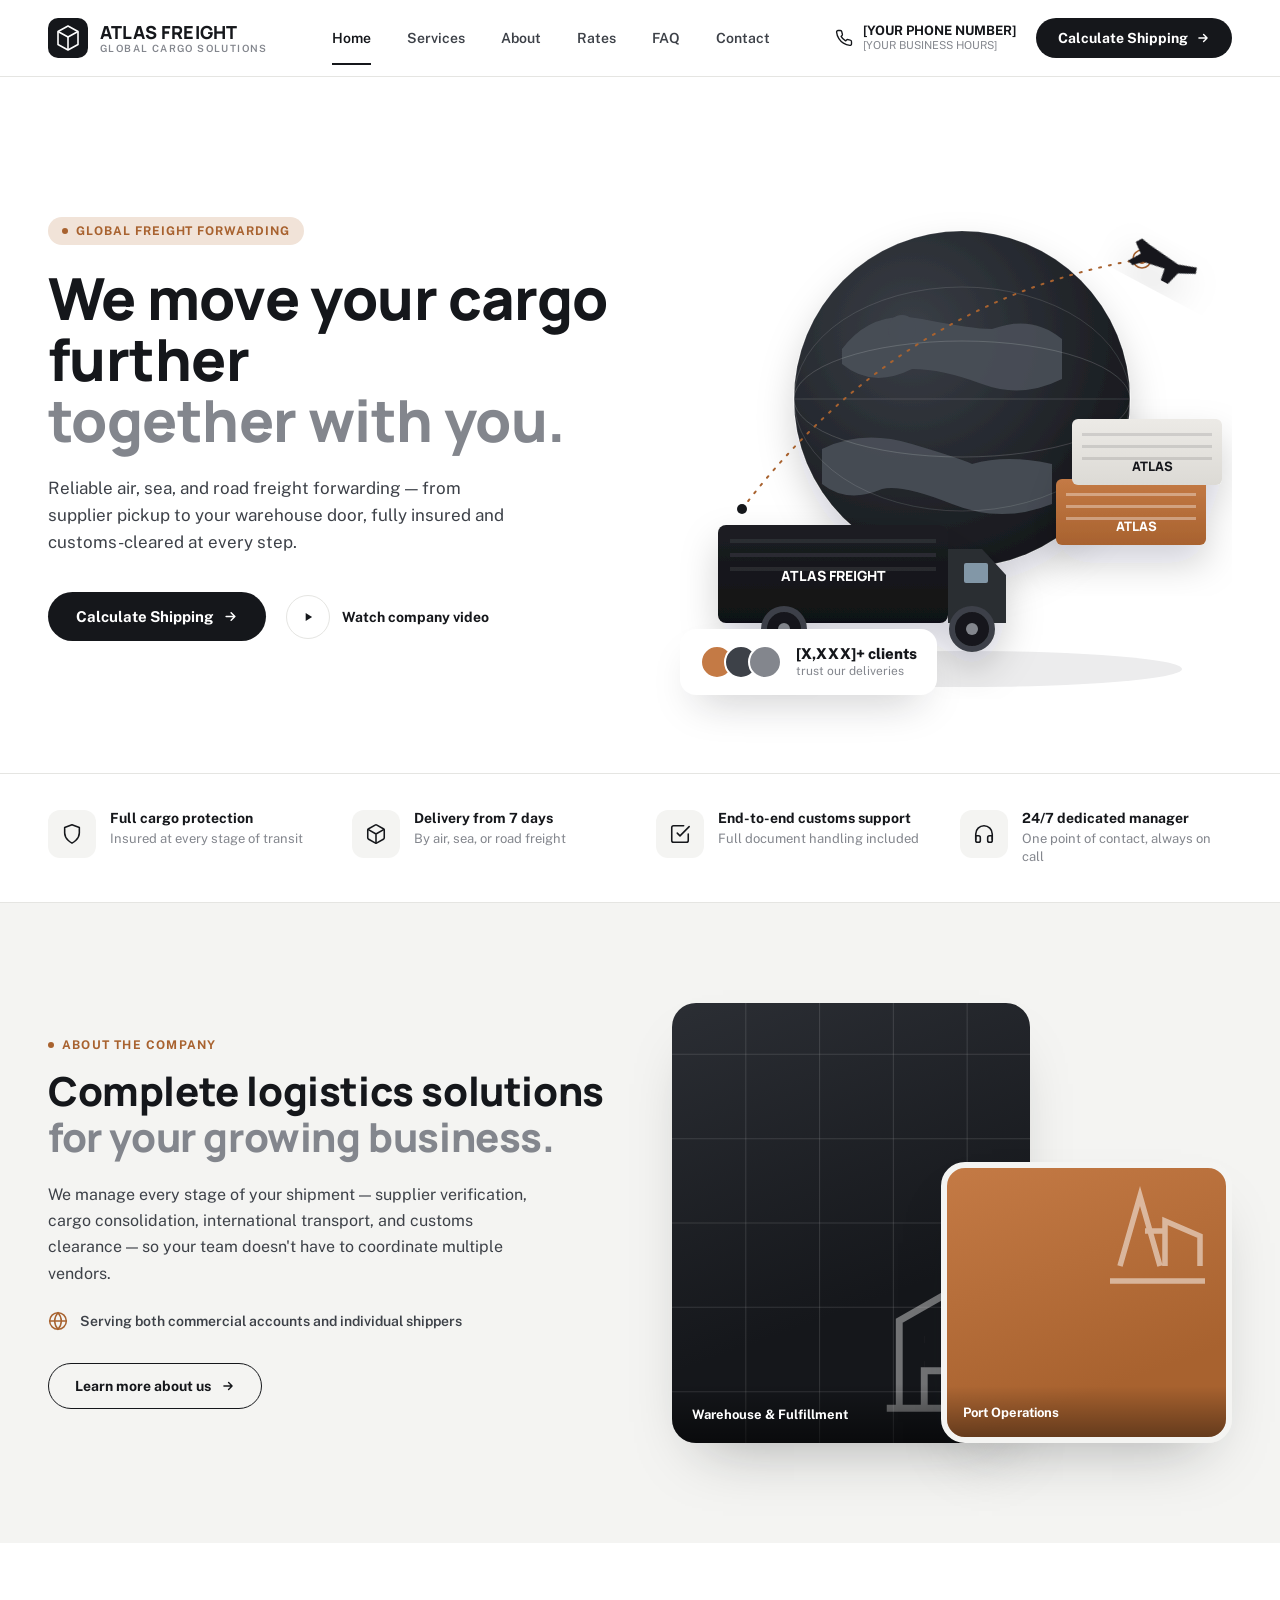
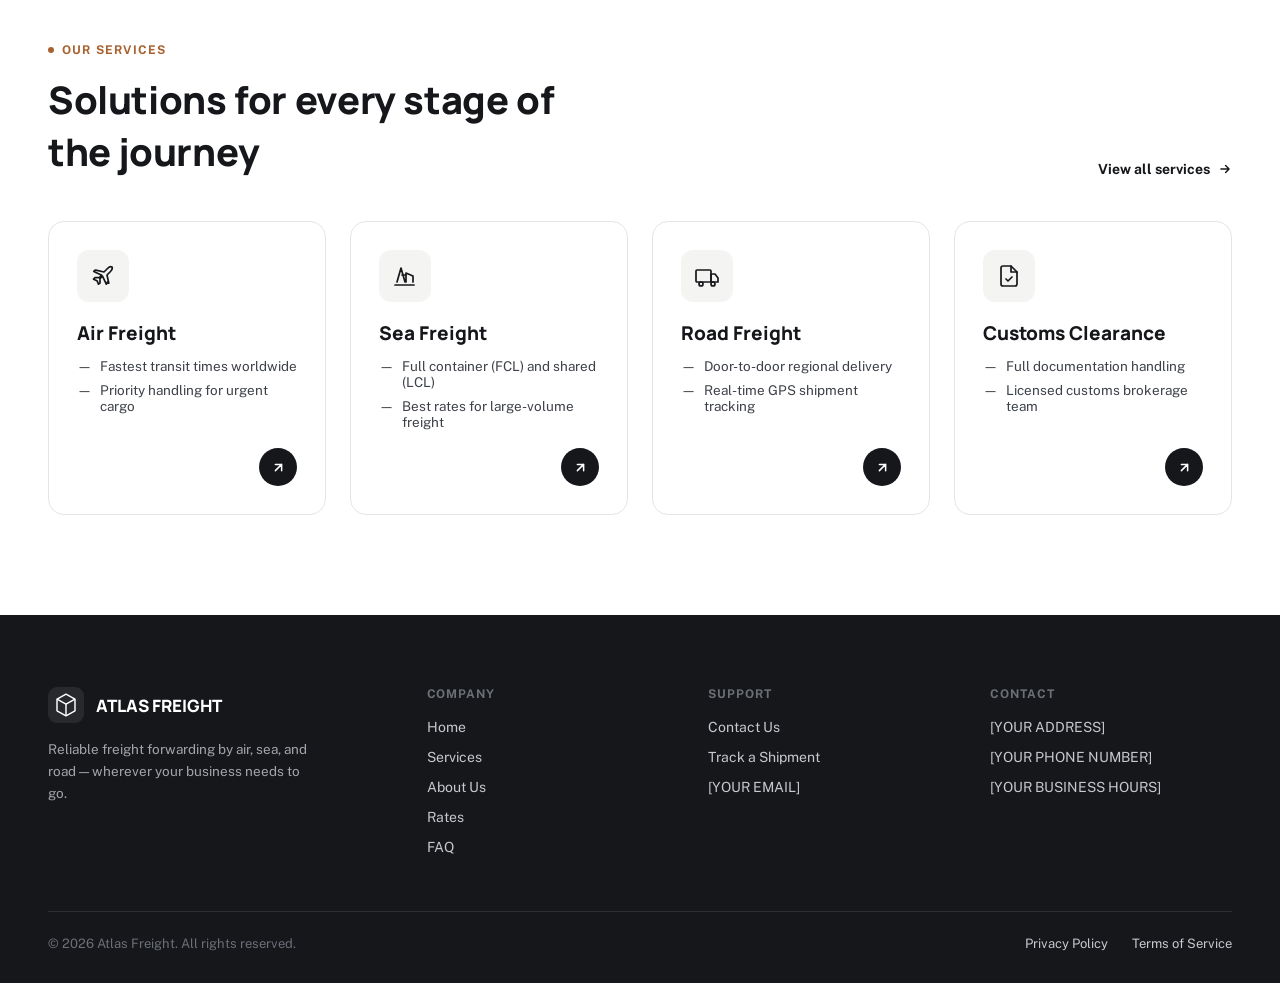
==== index.html @ 694055f2 "Add Atlas Freight marketing site (home, services, about, contact) Static HTML/CSS site with a shared" ====
<!doctype html>
<html lang="en">
<head>
<meta charset="utf-8">
<meta name="viewport" content="width=device-width, initial-scale=1">
<title>Atlas Freight — Global Cargo Solutions</title>
<link rel="stylesheet" href="https://fonts.googleapis.com/css2?family=Manrope:wght@500;700;800&family=Public+Sans:wght@400;500;600;700&display=swap">
<link rel="stylesheet" href="styles.css">
</head>
<body>

  <!-- ============ HEADER ============ -->
  <header style="position:sticky;top:0;z-index:20;background:rgba(255,255,255,0.92);backdrop-filter:blur(8px);border-bottom:1px solid var(--line);">
    <div style="max-width:1280px;margin:0 auto;padding:18px 48px;display:flex;align-items:center;justify-content:space-between;gap:24px;">

      <a href="index.html" style="display:flex;align-items:center;gap:12px;">
        <svg width="40" height="40" viewBox="0 0 40 40" fill="none">
          <rect width="40" height="40" rx="10" fill="#15171b"/>
          <path d="M20 8L30 13.5V26.5L20 32L10 26.5V13.5L20 8Z" stroke="#ffffff" stroke-width="1.6" stroke-linejoin="round"/>
          <path d="M10 13.5L20 19L30 13.5" stroke="#ffffff" stroke-width="1.6" stroke-linejoin="round"/>
          <path d="M20 19V32" stroke="#ffffff" stroke-width="1.6"/>
        </svg>
        <div style="display:flex;flex-direction:column;line-height:1.15;">
          <span style="font-family:'Manrope',sans-serif;font-weight:800;font-size:18px;letter-spacing:0.01em;">ATLAS FREIGHT</span>
          <span style="font-size:10px;letter-spacing:0.14em;color:var(--muted);font-weight:600;">GLOBAL CARGO SOLUTIONS</span>
        </div>
      </a>

      <nav class="nav-center" style="display:flex;align-items:center;gap:36px;">
        <a href="index.html" class="nav-link active">Home</a>
        <a href="services.html" class="nav-link">Services</a>
        <a href="about.html" class="nav-link">About</a>
        <a href="services.html#rates" class="nav-link">Rates</a>
        <a href="#" class="nav-link">FAQ</a>
        <a href="contact.html" class="nav-link">Contact</a>
      </nav>

      <div style="display:flex;align-items:center;gap:20px;">
        <div class="nav-contact" style="display:flex;align-items:center;gap:10px;">
          <svg width="18" height="18" viewBox="0 0 24 24" fill="none" stroke="#15171b" stroke-width="1.8" stroke-linecap="round" stroke-linejoin="round"><path d="M22 16.92v3a2 2 0 0 1-2.18 2 19.79 19.79 0 0 1-8.63-3.07 19.5 19.5 0 0 1-6-6 19.79 19.79 0 0 1-3.07-8.67A2 2 0 0 1 4.11 2h3a2 2 0 0 1 2 1.72c.127.96.362 1.903.7 2.81a2 2 0 0 1-.45 2.11L8.09 9.91a16 16 0 0 0 6 6l1.27-1.27a2 2 0 0 1 2.11-.45c.907.338 1.85.573 2.81.7A2 2 0 0 1 22 16.92z"/></svg>
          <div style="display:flex;flex-direction:column;line-height:1.25;">
            <span style="font-size:13px;font-weight:700;">[YOUR PHONE NUMBER]</span>
            <span style="font-size:11px;color:var(--muted);">[YOUR BUSINESS HOURS]</span>
          </div>
        </div>
        <a href="contact.html" class="btn-primary" style="padding:12px 22px;border-radius:999px;font-size:14px;font-weight:700;display:inline-flex;align-items:center;gap:8px;white-space:nowrap;">
          Calculate Shipping
          <svg width="14" height="14" viewBox="0 0 24 24" fill="none" stroke="#fff" stroke-width="2.4" stroke-linecap="round" stroke-linejoin="round"><path d="M5 12h14M13 6l6 6-6 6"/></svg>
        </a>
      </div>
    </div>
  </header>

  <!-- ============ HERO ============ -->
  <section style="max-width:1280px;margin:0 auto;padding:72px 48px 0;">
    <div class="hero-grid" style="display:grid;grid-template-columns:1fr 560px;gap:56px;align-items:center;">

      <div>
        <div style="display:inline-flex;align-items:center;gap:8px;padding:7px 14px;border-radius:999px;background:var(--accent-soft);margin-bottom:22px;">
          <span style="width:6px;height:6px;border-radius:999px;background:var(--accent);"></span>
          <span style="font-size:12px;font-weight:700;letter-spacing:0.08em;color:var(--accent);">GLOBAL FREIGHT FORWARDING</span>
        </div>

        <h1 style="font-size:58px;font-weight:800;line-height:1.06;letter-spacing:-0.01em;">
          We move your cargo<br/>
          further<br/>
          <span style="color:var(--muted);">together with you.</span>
        </h1>

        <p style="margin-top:24px;font-size:17px;line-height:1.6;color:var(--ink-soft);max-width:460px;">
          Reliable air, sea, and road freight forwarding — from supplier pickup to your warehouse door, fully insured and customs-cleared at every step.
        </p>

        <div style="display:flex;align-items:center;gap:20px;margin-top:36px;flex-wrap:wrap;">
          <a href="contact.html" class="btn-primary" style="padding:16px 28px;border-radius:999px;font-size:15px;font-weight:700;display:inline-flex;align-items:center;gap:10px;">
            Calculate Shipping
            <svg width="15" height="15" viewBox="0 0 24 24" fill="none" stroke="#fff" stroke-width="2.4" stroke-linecap="round" stroke-linejoin="round"><path d="M5 12h14M13 6l6 6-6 6"/></svg>
          </a>
          <a href="#" style="display:inline-flex;align-items:center;gap:12px;">
            <span style="width:44px;height:44px;border-radius:999px;border:1.5px solid var(--line);display:flex;align-items:center;justify-content:center;">
              <svg width="14" height="14" viewBox="0 0 24 24" fill="#15171b"><path d="M8 5v14l11-7z"/></svg>
            </span>
            <span style="font-size:14px;font-weight:700;color:var(--ink);">Watch company video</span>
          </a>
        </div>
      </div>

      <!-- HERO VISUAL -->
      <div class="hero-visual" style="position:relative;width:100%;max-width:560px;margin:0 auto;">
        <svg viewBox="0 0 560 560" style="display:block;width:100%;height:auto;">
          <defs>
            <radialGradient id="globeGrad" cx="35%" cy="30%" r="75%">
              <stop offset="0%" stop-color="#3a3f47"/>
              <stop offset="100%" stop-color="#15171b"/>
            </radialGradient>
            <linearGradient id="contA" x1="0" y1="0" x2="0" y2="1">
              <stop offset="0%" stop-color="#1c1e23"/>
              <stop offset="100%" stop-color="#101114"/>
            </linearGradient>
            <linearGradient id="contB" x1="0" y1="0" x2="0" y2="1">
              <stop offset="0%" stop-color="#c47a45"/>
              <stop offset="100%" stop-color="#a8622f"/>
            </linearGradient>
            <linearGradient id="contC" x1="0" y1="0" x2="0" y2="1">
              <stop offset="0%" stop-color="#eceae6"/>
              <stop offset="100%" stop-color="#dcdad5"/>
            </linearGradient>
            <clipPath id="globeClip"><circle cx="290" cy="250" r="168"/></clipPath>
            <filter id="softShadow" x="-40%" y="-40%" width="180%" height="180%">
              <feDropShadow dx="0" dy="18" stdDeviation="18" flood-color="#15171b" flood-opacity="0.18"/>
            </filter>
          </defs>

          <ellipse cx="290" cy="520" rx="220" ry="18" fill="#15171b" opacity="0.08"/>

          <g filter="url(#softShadow)">
            <circle cx="290" cy="250" r="168" fill="url(#globeGrad)"/>
            <g clip-path="url(#globeClip)" opacity="0.9">
              <path d="M170 200q30-40 80-30t70 10q40-15 70 10v40q-40 20-80 5t-70-15q-40 20-70-5z" fill="#4a5058"/>
              <path d="M150 300q40-20 90-5t60 20q35-10 80 0v40q-50 20-100 0t-70-15q-35 15-60-5z" fill="#4a5058"/>
              <circle cx="230" cy="180" r="14" fill="#4a5058"/>
            </g>
            <circle cx="290" cy="250" r="168" fill="none" stroke="#ffffff" stroke-opacity="0.14" stroke-width="1"/>
            <ellipse cx="290" cy="250" rx="168" ry="58" fill="none" stroke="#ffffff" stroke-opacity="0.16" stroke-width="1"/>
            <ellipse cx="290" cy="250" rx="168" ry="112" fill="none" stroke="#ffffff" stroke-opacity="0.12" stroke-width="1"/>
            <line x1="122" y1="250" x2="458" y2="250" stroke="#ffffff" stroke-opacity="0.14" stroke-width="1"/>
          </g>

          <path d="M70 360 Q 230 150 470 110" fill="none" stroke="#a8622f" stroke-width="2" stroke-dasharray="2 8" stroke-linecap="round"/>
          <circle cx="70" cy="360" r="5" fill="#15171b"/>
          <g>
            <circle cx="470" cy="110" r="9" fill="none" stroke="#a8622f" stroke-width="1.5" class="pulse-ring" style="transform-origin:470px 110px;"/>
            <circle cx="470" cy="110" r="5" fill="#a8622f"/>
          </g>

          <g transform="translate(478,96) rotate(28)" filter="url(#softShadow)">
            <path d="M0 0 L34 4 L52 -2 L54 4 L38 12 L34 26 L26 26 L24 14 L2 18 L-6 26 L-12 24 L-4 12 L-14 4 L-10 -2 Z" fill="#15171b"/>
          </g>

          <g filter="url(#softShadow)">
            <rect x="384" y="330" width="150" height="66" rx="6" fill="url(#contB)"/>
            <rect x="394" y="344" width="130" height="3" fill="#ffffff" opacity="0.35"/>
            <rect x="394" y="356" width="130" height="3" fill="#ffffff" opacity="0.35"/>
            <rect x="394" y="368" width="130" height="3" fill="#ffffff" opacity="0.35"/>
            <text x="464" y="382" text-anchor="middle" font-family="Manrope,sans-serif" font-size="13" font-weight="800" fill="#ffffff">ATLAS</text>

            <rect x="400" y="270" width="150" height="66" rx="6" fill="url(#contC)"/>
            <rect x="410" y="284" width="130" height="3" fill="#15171b" opacity="0.12"/>
            <rect x="410" y="296" width="130" height="3" fill="#15171b" opacity="0.12"/>
            <rect x="410" y="308" width="130" height="3" fill="#15171b" opacity="0.12"/>
            <text x="480" y="322" text-anchor="middle" font-family="Manrope,sans-serif" font-size="13" font-weight="800" fill="#15171b">ATLAS</text>
          </g>

          <g filter="url(#softShadow)">
            <rect x="46" y="376" width="230" height="98" rx="8" fill="url(#contA)"/>
            <rect x="58" y="390" width="206" height="4" fill="#ffffff" opacity="0.08"/>
            <rect x="58" y="404" width="206" height="4" fill="#ffffff" opacity="0.08"/>
            <rect x="58" y="418" width="206" height="4" fill="#ffffff" opacity="0.08"/>
            <path d="M276 400h34l24 26v48h-58z" fill="#2a2d33"/>
            <rect x="292" y="414" width="24" height="20" rx="2" fill="#a8c4d8" opacity="0.7"/>
            <circle cx="112" cy="480" r="20" fill="#15171b" stroke="#3d4148" stroke-width="6"/>
            <circle cx="112" cy="480" r="6" fill="#83868d"/>
            <circle cx="300" cy="480" r="20" fill="#15171b" stroke="#3d4148" stroke-width="6"/>
            <circle cx="300" cy="480" r="6" fill="#83868d"/>
            <text x="161" y="432" text-anchor="middle" font-family="Manrope,sans-serif" font-size="14" font-weight="800" fill="#ffffff">ATLAS FREIGHT</text>
          </g>
        </svg>

        <div style="position:absolute;left:8px;bottom:14px;background:#fff;border-radius:var(--radius-md);box-shadow:0 20px 44px -18px rgba(21,23,27,0.28);padding:16px 20px;display:flex;align-items:center;gap:14px;">
          <div style="display:flex;">
            <span style="width:34px;height:34px;border-radius:999px;background:#c47a45;border:2px solid #fff;margin-right:-10px;"></span>
            <span style="width:34px;height:34px;border-radius:999px;background:#3d4148;border:2px solid #fff;margin-right:-10px;"></span>
            <span style="width:34px;height:34px;border-radius:999px;background:#83868d;border:2px solid #fff;"></span>
          </div>
          <div style="line-height:1.25;">
            <div style="font-size:15px;font-weight:800;">[X,XXX]+ clients</div>
            <div style="font-size:12px;color:var(--muted);">trust our deliveries</div>
          </div>
        </div>
      </div>
    </div>
  </section>

  <!-- ============ FEATURE STRIP ============ -->
  <section style="border-top:1px solid var(--line);border-bottom:1px solid var(--line);margin-top:64px;">
    <div class="feat-grid" style="max-width:1280px;margin:0 auto;padding:36px 48px;display:grid;grid-template-columns:repeat(4,1fr);gap:32px;">

      <div style="display:flex;align-items:flex-start;gap:14px;">
        <span style="flex:none;width:48px;height:48px;border-radius:12px;background:var(--paper-soft);display:flex;align-items:center;justify-content:center;">
          <svg width="22" height="22" viewBox="0 0 24 24" fill="none" stroke="#15171b" stroke-width="1.7" stroke-linecap="round" stroke-linejoin="round"><path d="M12 22s8-4 8-11V5l-8-3-8 3v6c0 7 8 11 8 11z"/></svg>
        </span>
        <div>
          <div style="font-size:14px;font-weight:700;">Full cargo protection</div>
          <div style="font-size:13px;color:var(--muted);margin-top:4px;line-height:1.4;">Insured at every stage of transit</div>
        </div>
      </div>

      <div style="display:flex;align-items:flex-start;gap:14px;">
        <span style="flex:none;width:48px;height:48px;border-radius:12px;background:var(--paper-soft);display:flex;align-items:center;justify-content:center;">
          <svg width="22" height="22" viewBox="0 0 24 24" fill="none" stroke="#15171b" stroke-width="1.7" stroke-linecap="round" stroke-linejoin="round"><path d="M21 16V8a2 2 0 0 0-1-1.73l-7-4a2 2 0 0 0-2 0l-7 4A2 2 0 0 0 3 8v8a2 2 0 0 0 1 1.73l7 4a2 2 0 0 0 2 0l7-4A2 2 0 0 0 21 16z"/><path d="M3.27 6.96L12 12l8.73-5.04M12 22.08V12"/></svg>
        </span>
        <div>
          <div style="font-size:14px;font-weight:700;">Delivery from 7 days</div>
          <div style="font-size:13px;color:var(--muted);margin-top:4px;line-height:1.4;">By air, sea, or road freight</div>
        </div>
      </div>

      <div style="display:flex;align-items:flex-start;gap:14px;">
        <span style="flex:none;width:48px;height:48px;border-radius:12px;background:var(--paper-soft);display:flex;align-items:center;justify-content:center;">
          <svg width="22" height="22" viewBox="0 0 24 24" fill="none" stroke="#15171b" stroke-width="1.7" stroke-linecap="round" stroke-linejoin="round"><path d="M9 11l3 3L22 4"/><path d="M21 12v7a2 2 0 0 1-2 2H5a2 2 0 0 1-2-2V5a2 2 0 0 1 2-2h11"/></svg>
        </span>
        <div>
          <div style="font-size:14px;font-weight:700;">End-to-end customs support</div>
          <div style="font-size:13px;color:var(--muted);margin-top:4px;line-height:1.4;">Full document handling included</div>
        </div>
      </div>

      <div style="display:flex;align-items:flex-start;gap:14px;">
        <span style="flex:none;width:48px;height:48px;border-radius:12px;background:var(--paper-soft);display:flex;align-items:center;justify-content:center;">
          <svg width="22" height="22" viewBox="0 0 24 24" fill="none" stroke="#15171b" stroke-width="1.7" stroke-linecap="round" stroke-linejoin="round"><path d="M3 18v-6a9 9 0 0 1 18 0v6"/><path d="M21 19a2 2 0 0 1-2 2h-1a2 2 0 0 1-2-2v-3a2 2 0 0 1 2-2h3zM3 19a2 2 0 0 0 2 2h1a2 2 0 0 0 2-2v-3a2 2 0 0 0-2-2H3z"/></svg>
        </span>
        <div>
          <div style="font-size:14px;font-weight:700;">24/7 dedicated manager</div>
          <div style="font-size:13px;color:var(--muted);margin-top:4px;line-height:1.4;">One point of contact, always on call</div>
        </div>
      </div>

    </div>
  </section>

  <!-- ============ ABOUT ============ -->
  <section style="background:var(--paper-soft);">
    <div class="about-grid" style="max-width:1280px;margin:0 auto;padding:100px 48px;display:grid;grid-template-columns:1fr 1fr;gap:64px;align-items:center;">

      <div>
        <div style="display:flex;align-items:center;gap:8px;margin-bottom:16px;">
          <span style="width:6px;height:6px;border-radius:999px;background:var(--accent);"></span>
          <span style="font-size:12px;font-weight:700;letter-spacing:0.1em;color:var(--accent);">ABOUT THE COMPANY</span>
        </div>
        <h2 style="font-size:40px;font-weight:800;line-height:1.15;letter-spacing:-0.01em;">
          Complete logistics solutions <span style="color:var(--muted);">for your growing business.</span>
        </h2>
        <p style="margin-top:22px;font-size:16px;line-height:1.65;color:var(--ink-soft);max-width:480px;">
          We manage every stage of your shipment — supplier verification, cargo consolidation, international transport, and customs clearance — so your team doesn't have to coordinate multiple vendors.
        </p>

        <div style="display:flex;align-items:center;gap:12px;margin-top:24px;">
          <svg width="20" height="20" viewBox="0 0 24 24" fill="none" stroke="#a8622f" stroke-width="1.8" stroke-linecap="round" stroke-linejoin="round"><circle cx="12" cy="12" r="10"/><path d="M2 12h20M12 2a15.3 15.3 0 0 1 4 10 15.3 15.3 0 0 1-4 10 15.3 15.3 0 0 1-4-10 15.3 15.3 0 0 1 4-10z"/></svg>
          <span style="font-size:14px;font-weight:600;color:var(--ink-soft);">Serving both commercial accounts and individual shippers</span>
        </div>

        <a href="about.html" class="btn-outline" style="margin-top:32px;display:inline-flex;align-items:center;gap:10px;padding:14px 26px;border-radius:999px;font-size:14px;font-weight:700;">
          Learn more about us
          <svg width="14" height="14" viewBox="0 0 24 24" fill="none" stroke="currentColor" stroke-width="2.4" stroke-linecap="round" stroke-linejoin="round"><path d="M5 12h14M13 6l6 6-6 6"/></svg>
        </a>
      </div>

      <div style="position:relative;height:440px;">
        <div style="position:absolute;left:0;top:0;width:64%;height:100%;border-radius:var(--radius-lg);overflow:hidden;box-shadow:0 30px 60px -30px rgba(21,23,27,0.35);background:linear-gradient(160deg,#2b2e34 0%,#15171b 65%);">
          <svg width="100%" height="100%" viewBox="0 0 340 440" preserveAspectRatio="xMidYMid slice" style="position:absolute;inset:0;opacity:0.5;">
            <g stroke="#ffffff" stroke-opacity="0.25" stroke-width="1">
              <line x1="0" y1="60" x2="340" y2="60"/><line x1="0" y1="140" x2="340" y2="140"/>
              <line x1="0" y1="220" x2="340" y2="220"/><line x1="0" y1="300" x2="340" y2="300"/>
              <line x1="0" y1="380" x2="340" y2="380"/>
              <line x1="70" y1="0" x2="70" y2="440"/><line x1="140" y1="0" x2="140" y2="440"/>
              <line x1="210" y1="0" x2="210" y2="440"/><line x1="280" y1="0" x2="280" y2="440"/>
            </g>
          </svg>
          <svg width="150" height="150" viewBox="0 0 24 24" fill="none" stroke="#ffffff" stroke-opacity="0.4" stroke-width="1.1" style="position:absolute;right:12px;bottom:16px;"><path d="M3 21h18M5 21V7l7-4 7 4v14M9 21v-6h6v6M9 10h.01M15 10h.01M9 14h.01M15 14h.01"/></svg>
          <div style="position:absolute;left:0;right:0;bottom:0;padding:20px;background:linear-gradient(0deg,rgba(0,0,0,0.55),transparent);">
            <span style="color:#fff;font-size:13px;font-weight:700;">Warehouse &amp; Fulfillment</span>
          </div>
        </div>

        <div style="position:absolute;right:0;bottom:0;width:52%;height:64%;border-radius:var(--radius-lg);overflow:hidden;box-shadow:0 30px 60px -30px rgba(21,23,27,0.35);background:linear-gradient(160deg,#c47a45 0%,#a8622f 75%);border:6px solid var(--paper-soft);">
          <svg width="120" height="120" viewBox="0 0 24 24" fill="none" stroke="#ffffff" stroke-opacity="0.5" stroke-width="1.1" style="position:absolute;right:6px;top:8px;"><path d="M2 21h19M4 18l4-14 4 14M9 11h4M13 18V9l7 3v6"/></svg>
          <div style="position:absolute;left:0;right:0;bottom:0;padding:16px;background:linear-gradient(0deg,rgba(0,0,0,0.4),transparent);">
            <span style="color:#fff;font-size:13px;font-weight:700;">Port Operations</span>
          </div>
        </div>
      </div>
    </div>
  </section>

  <!-- ============ SERVICES ============ -->
  <section style="max-width:1280px;margin:0 auto;padding:100px 48px;">
    <div style="display:flex;align-items:flex-end;justify-content:space-between;gap:24px;margin-bottom:44px;flex-wrap:wrap;">
      <div>
        <div style="display:flex;align-items:center;gap:8px;margin-bottom:16px;">
          <span style="width:6px;height:6px;border-radius:999px;background:var(--accent);"></span>
          <span style="font-size:12px;font-weight:700;letter-spacing:0.1em;color:var(--accent);">OUR SERVICES</span>
        </div>
        <h2 style="font-size:38px;font-weight:800;letter-spacing:-0.01em;max-width:520px;">Solutions for every stage of the journey</h2>
      </div>
      <a href="services.html" style="display:inline-flex;align-items:center;gap:8px;font-size:14px;font-weight:700;">
        View all services
        <svg width="14" height="14" viewBox="0 0 24 24" fill="none" stroke="currentColor" stroke-width="2.4" stroke-linecap="round" stroke-linejoin="round"><path d="M5 12h14M13 6l6 6-6 6"/></svg>
      </a>
    </div>

    <div class="svc-grid" style="display:grid;grid-template-columns:repeat(4,1fr);gap:24px;">

      <a href="services.html" class="svc-card" style="border-radius:var(--radius-md);padding:28px;display:flex;flex-direction:column;gap:18px;background:var(--paper);">
        <span style="width:52px;height:52px;border-radius:12px;background:var(--paper-soft);display:flex;align-items:center;justify-content:center;">
          <svg width="24" height="24" viewBox="0 0 24 24" fill="none" stroke="#15171b" stroke-width="1.7" stroke-linecap="round" stroke-linejoin="round"><path d="M17.8 19.2 16 11l3.5-3.5C21 6 21.5 4 21 3c-1-.5-3 0-4.5 1.5L13 8 4.8 6.2c-.5-.1-1 .1-1.3.5l-.7.7 8 3.8-2.5 2.5H4l-1.5 1.5 3.5 1.5 1.5 3.5L9 19v-4.3l2.5-2.5 3.8 8 .7-.7c.3-.3.5-.8.4-1.3z"/></svg>
        </span>
        <div style="flex:1;">
          <h3 style="font-size:19px;font-weight:800;margin-bottom:12px;">Air Freight</h3>
          <div style="display:flex;flex-direction:column;gap:8px;">
            <div style="display:flex;gap:8px;font-size:13.5px;color:var(--ink-soft);"><span>—</span><span>Fastest transit times worldwide</span></div>
            <div style="display:flex;gap:8px;font-size:13.5px;color:var(--ink-soft);"><span>—</span><span>Priority handling for urgent cargo</span></div>
          </div>
        </div>
        <div style="display:flex;justify-content:flex-end;">
          <span class="arrow-circ" style="width:38px;height:38px;border-radius:999px;display:flex;align-items:center;justify-content:center;">
            <svg width="15" height="15" viewBox="0 0 24 24" fill="none" stroke="#fff" stroke-width="2.4" stroke-linecap="round" stroke-linejoin="round"><path d="M7 17L17 7M7 7h10v10"/></svg>
          </span>
        </div>
      </a>

      <a href="services.html" class="svc-card" style="border-radius:var(--radius-md);padding:28px;display:flex;flex-direction:column;gap:18px;background:var(--paper);">
        <span style="width:52px;height:52px;border-radius:12px;background:var(--paper-soft);display:flex;align-items:center;justify-content:center;">
          <svg width="24" height="24" viewBox="0 0 24 24" fill="none" stroke="#15171b" stroke-width="1.7" stroke-linecap="round" stroke-linejoin="round"><path d="M2 21h19M4 18l4-14 4 14M9 11h4M13 18V9l7 3v6"/></svg>
        </span>
        <div style="flex:1;">
          <h3 style="font-size:19px;font-weight:800;margin-bottom:12px;">Sea Freight</h3>
          <div style="display:flex;flex-direction:column;gap:8px;">
            <div style="display:flex;gap:8px;font-size:13.5px;color:var(--ink-soft);"><span>—</span><span>Full container (FCL) and shared (LCL)</span></div>
            <div style="display:flex;gap:8px;font-size:13.5px;color:var(--ink-soft);"><span>—</span><span>Best rates for large-volume freight</span></div>
          </div>
        </div>
        <div style="display:flex;justify-content:flex-end;">
          <span class="arrow-circ" style="width:38px;height:38px;border-radius:999px;display:flex;align-items:center;justify-content:center;">
            <svg width="15" height="15" viewBox="0 0 24 24" fill="none" stroke="#fff" stroke-width="2.4" stroke-linecap="round" stroke-linejoin="round"><path d="M7 17L17 7M7 7h10v10"/></svg>
          </span>
        </div>
      </a>

      <a href="services.html" class="svc-card" style="border-radius:var(--radius-md);padding:28px;display:flex;flex-direction:column;gap:18px;background:var(--paper);">
        <span style="width:52px;height:52px;border-radius:12px;background:var(--paper-soft);display:flex;align-items:center;justify-content:center;">
          <svg width="24" height="24" viewBox="0 0 24 24" fill="none" stroke="#15171b" stroke-width="1.7" stroke-linecap="round" stroke-linejoin="round"><rect x="1" y="6" width="15" height="12" rx="1"/><path d="M16 10h4l3 4v4h-7z"/><circle cx="6" cy="20" r="2"/><circle cx="18" cy="20" r="2"/></svg>
        </span>
        <div style="flex:1;">
          <h3 style="font-size:19px;font-weight:800;margin-bottom:12px;">Road Freight</h3>
          <div style="display:flex;flex-direction:column;gap:8px;">
            <div style="display:flex;gap:8px;font-size:13.5px;color:var(--ink-soft);"><span>—</span><span>Door-to-door regional delivery</span></div>
            <div style="display:flex;gap:8px;font-size:13.5px;color:var(--ink-soft);"><span>—</span><span>Real-time GPS shipment tracking</span></div>
          </div>
        </div>
        <div style="display:flex;justify-content:flex-end;">
          <span class="arrow-circ" style="width:38px;height:38px;border-radius:999px;display:flex;align-items:center;justify-content:center;">
            <svg width="15" height="15" viewBox="0 0 24 24" fill="none" stroke="#fff" stroke-width="2.4" stroke-linecap="round" stroke-linejoin="round"><path d="M7 17L17 7M7 7h10v10"/></svg>
          </span>
        </div>
      </a>

      <a href="services.html" class="svc-card" style="border-radius:var(--radius-md);padding:28px;display:flex;flex-direction:column;gap:18px;background:var(--paper);">
        <span style="width:52px;height:52px;border-radius:12px;background:var(--paper-soft);display:flex;align-items:center;justify-content:center;">
          <svg width="24" height="24" viewBox="0 0 24 24" fill="none" stroke="#15171b" stroke-width="1.7" stroke-linecap="round" stroke-linejoin="round"><path d="M14 2H6a2 2 0 0 0-2 2v16a2 2 0 0 0 2 2h12a2 2 0 0 0 2-2V8z"/><path d="M14 2v6h6"/><path d="M9 15l2 2 4-4"/></svg>
        </span>
        <div style="flex:1;">
          <h3 style="font-size:19px;font-weight:800;margin-bottom:12px;">Customs Clearance</h3>
          <div style="display:flex;flex-direction:column;gap:8px;">
            <div style="display:flex;gap:8px;font-size:13.5px;color:var(--ink-soft);"><span>—</span><span>Full documentation handling</span></div>
            <div style="display:flex;gap:8px;font-size:13.5px;color:var(--ink-soft);"><span>—</span><span>Licensed customs brokerage team</span></div>
          </div>
        </div>
        <div style="display:flex;justify-content:flex-end;">
          <span class="arrow-circ" style="width:38px;height:38px;border-radius:999px;display:flex;align-items:center;justify-content:center;">
            <svg width="15" height="15" viewBox="0 0 24 24" fill="none" stroke="#fff" stroke-width="2.4" stroke-linecap="round" stroke-linejoin="round"><path d="M7 17L17 7M7 7h10v10"/></svg>
          </span>
        </div>
      </a>

    </div>
  </section>

  <!-- ============ FOOTER ============ -->
  <footer style="background:var(--ink);">
    <div style="max-width:1280px;margin:0 auto;padding:72px 48px 32px;">
      <div class="foot-grid" style="display:grid;grid-template-columns:1.4fr 1fr 1fr 1fr;gap:40px;">

        <div>
          <div style="display:flex;align-items:center;gap:12px;margin-bottom:16px;">
            <svg width="36" height="36" viewBox="0 0 40 40" fill="none">
              <rect width="40" height="40" rx="10" fill="#ffffff" fill-opacity="0.08"/>
              <path d="M20 8L30 13.5V26.5L20 32L10 26.5V13.5L20 8Z" stroke="#ffffff" stroke-width="1.6" stroke-linejoin="round"/>
              <path d="M10 13.5L20 19L30 13.5" stroke="#ffffff" stroke-width="1.6" stroke-linejoin="round"/>
              <path d="M20 19V32" stroke="#ffffff" stroke-width="1.6"/>
            </svg>
            <span style="font-family:'Manrope',sans-serif;font-weight:800;font-size:17px;color:#fff;">ATLAS FREIGHT</span>
          </div>
          <p style="font-size:13.5px;line-height:1.6;color:#a3a5ab;max-width:260px;">
            Reliable freight forwarding by air, sea, and road — wherever your business needs to go.
          </p>
        </div>

        <div style="display:flex;flex-direction:column;gap:14px;">
          <span style="font-size:12px;font-weight:700;letter-spacing:0.08em;color:#6c6f76;margin-bottom:4px;">COMPANY</span>
          <a href="index.html" class="foot-link">Home</a>
          <a href="services.html" class="foot-link">Services</a>
          <a href="about.html" class="foot-link">About Us</a>
          <a href="services.html#rates" class="foot-link">Rates</a>
          <a href="#" class="foot-link">FAQ</a>
        </div>

        <div style="display:flex;flex-direction:column;gap:14px;">
          <span style="font-size:12px;font-weight:700;letter-spacing:0.08em;color:#6c6f76;margin-bottom:4px;">SUPPORT</span>
          <a href="contact.html" class="foot-link">Contact Us</a>
          <a href="#" class="foot-link">Track a Shipment</a>
          <a href="#" class="foot-link">[YOUR EMAIL]</a>
        </div>

        <div style="display:flex;flex-direction:column;gap:14px;">
          <span style="font-size:12px;font-weight:700;letter-spacing:0.08em;color:#6c6f76;margin-bottom:4px;">CONTACT</span>
          <span class="foot-link">[YOUR ADDRESS]</span>
          <span class="foot-link">[YOUR PHONE NUMBER]</span>
          <span class="foot-link">[YOUR BUSINESS HOURS]</span>
        </div>
      </div>

      <div style="margin-top:56px;padding-top:24px;border-top:1px solid rgba(255,255,255,0.1);display:flex;align-items:center;justify-content:space-between;flex-wrap:wrap;gap:16px;">
        <span style="font-size:13px;color:#6c6f76;">© 2026 Atlas Freight. All rights reserved.</span>
        <div style="display:flex;gap:24px;">
          <a href="#" class="foot-link" style="font-size:13px;">Privacy Policy</a>
          <a href="#" class="foot-link" style="font-size:13px;">Terms of Service</a>
        </div>
      </div>
    </div>
  </footer>

</body>
</html>
---- styles.css ----
:root{
  --ink:#15171b; --ink-soft:#3d4148; --paper:#ffffff; --paper-soft:#f4f4f2;
  --line:#e5e5e2; --muted:#83868d; --accent:#a8622f; --accent-soft:#f1e3d8;
  --hero-orange:#e8752b; --hero-gold:#e0ab2e;
  --radius-sm:8px; --radius-md:16px; --radius-lg:24px;
}
*{box-sizing:border-box;}
body{margin:0;font-family:'Public Sans',system-ui,sans-serif;color:var(--ink);background:var(--paper);}
h1,h2,h3{font-family:'Manrope',system-ui,sans-serif;margin:0;}
p{margin:0;}
a{color:var(--ink);text-decoration:none;}
a:hover{color:var(--accent);}

.nav-link{color:var(--ink-soft);font-size:14px;font-weight:600;transition:color .15s ease;}
.nav-link:hover{color:var(--accent);}
.nav-link.active{color:var(--ink);position:relative;}
.nav-link.active::after{content:"";position:absolute;left:0;right:0;bottom:-19px;height:2px;background:var(--ink);}

.nav-link-dark{color:rgba(255,255,255,0.88);font-size:14px;font-weight:600;transition:color .15s ease;position:relative;}
.nav-link-dark:hover{color:#ffffff;}
.nav-link-dark.active{color:#ffffff;}
.nav-link-dark.active::after{content:"";position:absolute;left:0;right:0;bottom:-8px;height:2px;background:#ffffff;}

.btn-primary{background:var(--ink);color:#fff;transition:background .15s ease;}
.btn-primary:hover{background:var(--accent);color:#fff;}
.btn-ghost{border:1.5px solid var(--line);color:var(--ink);transition:border-color .15s ease,color .15s ease;}
.btn-ghost:hover{border-color:var(--ink);color:var(--ink);}
.btn-outline{border:1.5px solid var(--ink);color:var(--ink);transition:background .15s ease,color .15s ease;}
.btn-outline:hover{background:var(--ink);color:#fff;}
.btn-orange{background:var(--hero-orange);color:#fff;transition:filter .15s ease;}
.btn-orange:hover{filter:brightness(1.08);color:#fff;}
.btn-gold{background:var(--hero-gold);color:#221a06;transition:filter .15s ease;}
.btn-gold:hover{filter:brightness(1.08);color:#221a06;}

.svc-card{border:1px solid var(--line);transition:border-color .15s ease,box-shadow .15s ease;}
.svc-card:hover{border-color:var(--ink);box-shadow:0 12px 32px -20px rgba(21,23,27,0.35);}
.arrow-circ{background:var(--ink);transition:background .15s ease;}
.svc-card:hover .arrow-circ{background:var(--accent);}

.foot-link{color:#c7c9ce;font-size:14px;transition:color .15s ease;}
.foot-link:hover{color:#ffffff;}

.rate-row{border-bottom:1px solid var(--line);}
.rate-row:last-child{border-bottom:none;}

.trust-item{border-right:1px solid rgba(255,255,255,0.14);}
.trust-item:last-child{border-right:none;}

.field label{display:block;font-size:13px;font-weight:700;color:var(--ink-soft);margin-bottom:8px;}
.field input, .field textarea, .field select{
  width:100%;border:1.5px solid var(--line);border-radius:10px;padding:13px 14px;
  font-family:'Public Sans',sans-serif;font-size:14.5px;color:var(--ink);background:var(--paper);
  outline:none;transition:border-color .15s ease;
}
.field input:focus, .field textarea:focus, .field select:focus{border-color:var(--ink);}
.info-card{border:1px solid var(--line);}

.pulse-ring{animation:pulseRing 2.4s ease-out infinite;}
@keyframes pulseRing{
  0%{transform:scale(0.7);opacity:0.7;}
  100%{transform:scale(2.1);opacity:0;}
}

@media (max-width:980px){
  .nav-center, .nav-contact{display:none !important;}
  .hero-grid{grid-template-columns:1fr !important;}
  .hero-visual{margin-top:40px;}
  .about-grid, .story-grid, .contact-grid{grid-template-columns:1fr !important;}
  .feat-grid, .svc-grid{grid-template-columns:repeat(2,1fr) !important;}
  .foot-grid{grid-template-columns:1fr 1fr !important;}
  .rate-table{overflow-x:auto;}
  .trust-grid{grid-template-columns:repeat(2,1fr) !important;}
  .trust-item{border-right:none !important;border-bottom:1px solid rgba(255,255,255,0.14);padding-bottom:20px !important;}
  .collage{margin-top:32px;height:340px !important;}
  .values-grid{grid-template-columns:1fr 1fr !important;}
  .form-row{grid-template-columns:1fr !important;}
}
@media (max-width:600px){
  .feat-grid, .svc-grid{grid-template-columns:1fr !important;}
  .foot-grid{grid-template-columns:1fr !important;}
  .trust-grid{grid-template-columns:1fr !important;}
  .values-grid{grid-template-columns:1fr !important;}
  h1{font-size:36px !important;}
}
@media (max-width:768px){
  .hero-detail{display:none;}
}
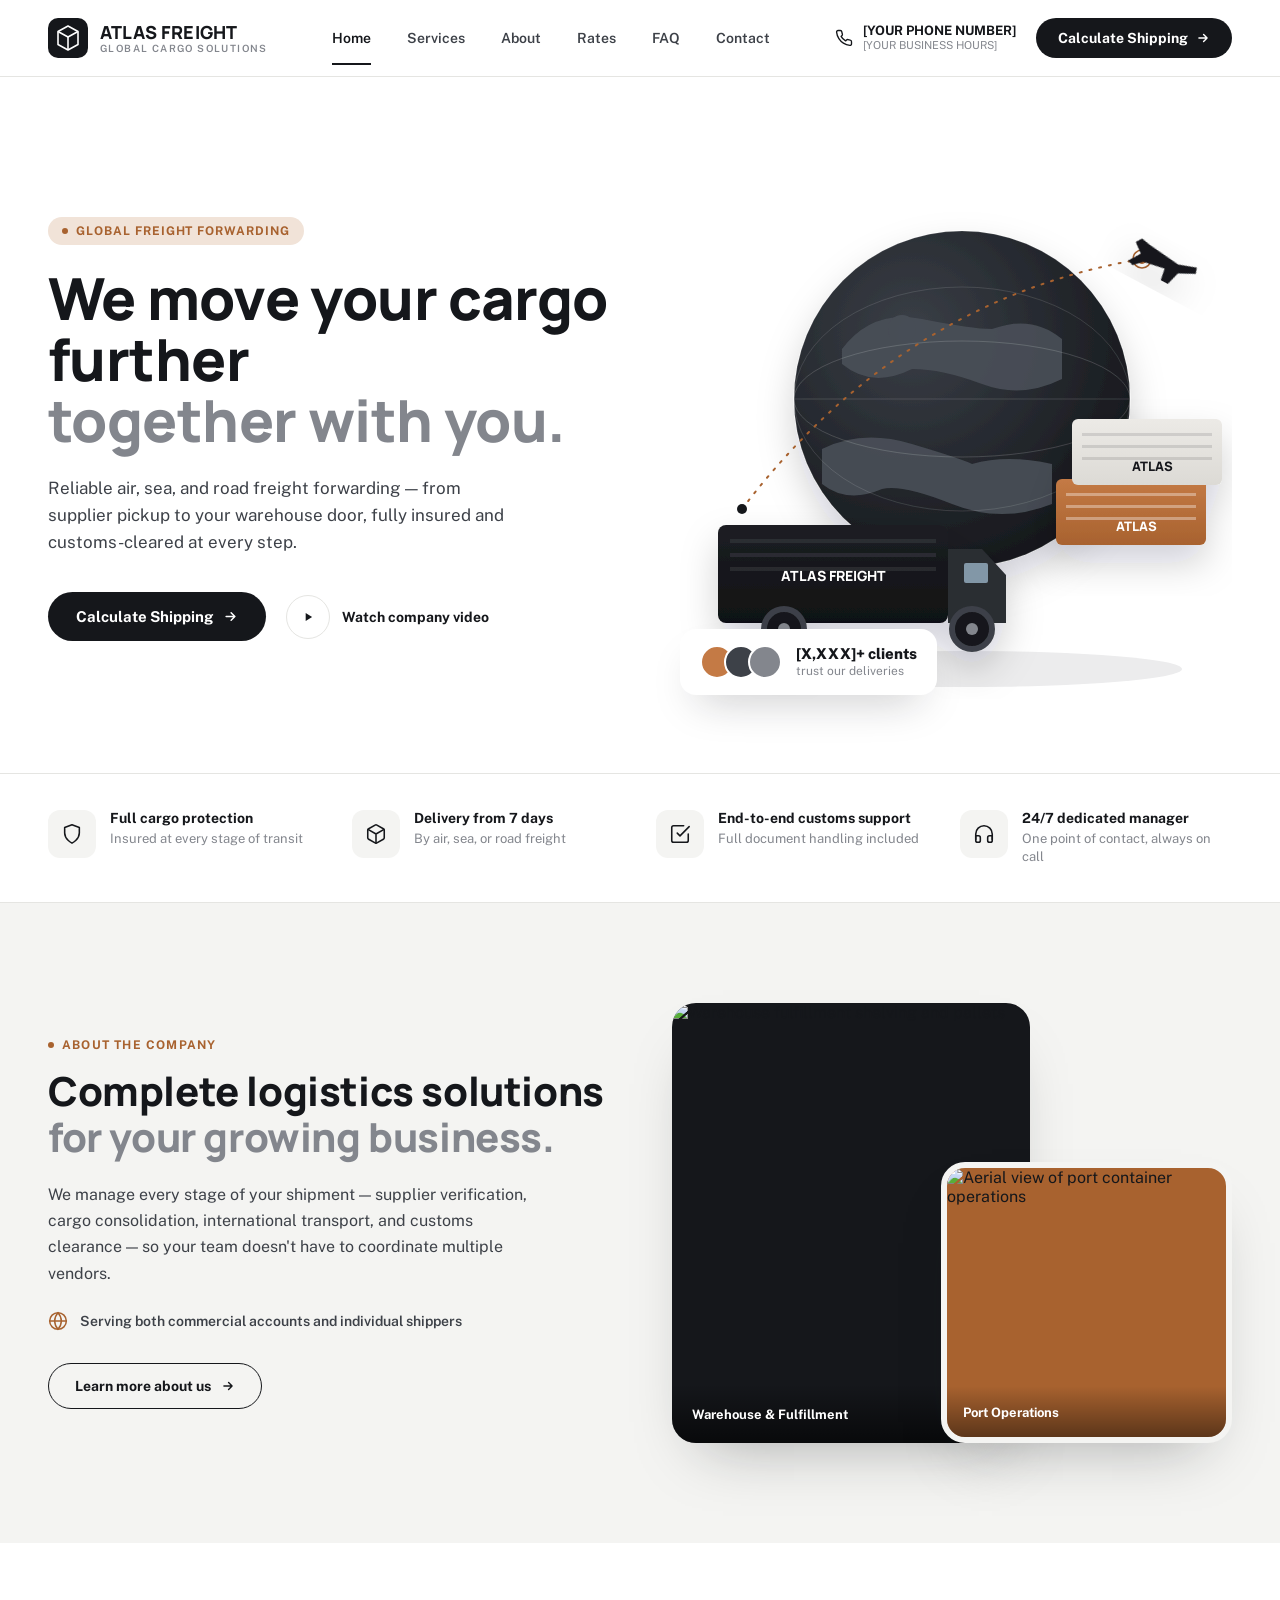
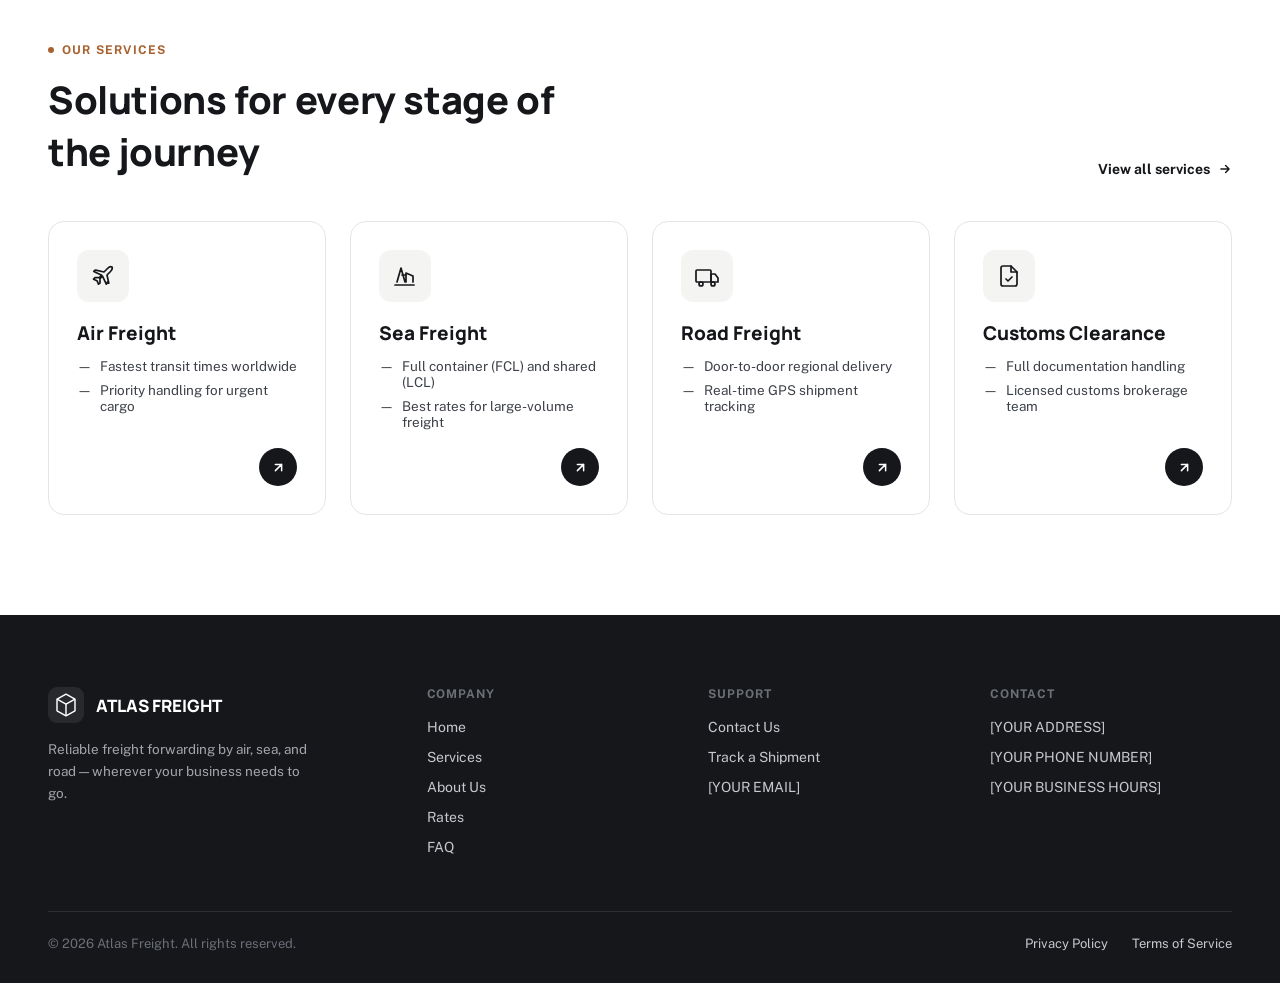
==== commit d647fb67: "Add mobile nav menu and swap SVG mockups for real photos - Redesign about.html header to match the s" ====
--- a/index.html
+++ b/index.html
@@ -47,8 +47,23 @@
           Calculate Shipping
           <svg width="14" height="14" viewBox="0 0 24 24" fill="none" stroke="#fff" stroke-width="2.4" stroke-linecap="round" stroke-linejoin="round"><path d="M5 12h14M13 6l6 6-6 6"/></svg>
         </a>
-      </div>
-    </div>
+        <button type="button" class="nav-toggle" id="navToggle" aria-label="Toggle menu" aria-expanded="false" aria-controls="mobileMenu">
+          <span></span>
+        </button>
+      </div>
+    </div>
+    <nav id="mobileMenu" class="mobile-menu">
+      <a href="index.html" class="nav-link active">Home</a>
+      <a href="services.html" class="nav-link">Services</a>
+      <a href="about.html" class="nav-link">About</a>
+      <a href="services.html#rates" class="nav-link">Rates</a>
+      <a href="#" class="nav-link">FAQ</a>
+      <a href="contact.html" class="nav-link">Contact</a>
+      <a href="contact.html" class="btn-primary mobile-cta" style="padding:13px 22px;border-radius:999px;font-size:14px;font-weight:700;display:inline-flex;align-items:center;justify-content:center;gap:8px;">
+        Calculate Shipping
+        <svg width="14" height="14" viewBox="0 0 24 24" fill="none" stroke="#fff" stroke-width="2.4" stroke-linecap="round" stroke-linejoin="round"><path d="M5 12h14M13 6l6 6-6 6"/></svg>
+      </a>
+    </nav>
   </header>
 
   <!-- ============ HERO ============ -->
@@ -256,25 +271,16 @@
       </div>
 
       <div style="position:relative;height:440px;">
-        <div style="position:absolute;left:0;top:0;width:64%;height:100%;border-radius:var(--radius-lg);overflow:hidden;box-shadow:0 30px 60px -30px rgba(21,23,27,0.35);background:linear-gradient(160deg,#2b2e34 0%,#15171b 65%);">
-          <svg width="100%" height="100%" viewBox="0 0 340 440" preserveAspectRatio="xMidYMid slice" style="position:absolute;inset:0;opacity:0.5;">
-            <g stroke="#ffffff" stroke-opacity="0.25" stroke-width="1">
-              <line x1="0" y1="60" x2="340" y2="60"/><line x1="0" y1="140" x2="340" y2="140"/>
-              <line x1="0" y1="220" x2="340" y2="220"/><line x1="0" y1="300" x2="340" y2="300"/>
-              <line x1="0" y1="380" x2="340" y2="380"/>
-              <line x1="70" y1="0" x2="70" y2="440"/><line x1="140" y1="0" x2="140" y2="440"/>
-              <line x1="210" y1="0" x2="210" y2="440"/><line x1="280" y1="0" x2="280" y2="440"/>
-            </g>
-          </svg>
-          <svg width="150" height="150" viewBox="0 0 24 24" fill="none" stroke="#ffffff" stroke-opacity="0.4" stroke-width="1.1" style="position:absolute;right:12px;bottom:16px;"><path d="M3 21h18M5 21V7l7-4 7 4v14M9 21v-6h6v6M9 10h.01M15 10h.01M9 14h.01M15 14h.01"/></svg>
-          <div style="position:absolute;left:0;right:0;bottom:0;padding:20px;background:linear-gradient(0deg,rgba(0,0,0,0.55),transparent);">
+        <div style="position:absolute;left:0;top:0;width:64%;height:100%;border-radius:var(--radius-lg);overflow:hidden;box-shadow:0 30px 60px -30px rgba(21,23,27,0.35);background:#15171b;">
+          <img src="https://images.unsplash.com/photo-1553413077-190dd305871c?auto=format&fit=crop&w=900&q=80" alt="Warehouse fulfillment shelving and pallets" loading="lazy" style="position:absolute;inset:0;width:100%;height:100%;object-fit:cover;">
+          <div style="position:absolute;left:0;right:0;bottom:0;padding:20px;background:linear-gradient(0deg,rgba(0,0,0,0.6),transparent);">
             <span style="color:#fff;font-size:13px;font-weight:700;">Warehouse &amp; Fulfillment</span>
           </div>
         </div>
 
-        <div style="position:absolute;right:0;bottom:0;width:52%;height:64%;border-radius:var(--radius-lg);overflow:hidden;box-shadow:0 30px 60px -30px rgba(21,23,27,0.35);background:linear-gradient(160deg,#c47a45 0%,#a8622f 75%);border:6px solid var(--paper-soft);">
-          <svg width="120" height="120" viewBox="0 0 24 24" fill="none" stroke="#ffffff" stroke-opacity="0.5" stroke-width="1.1" style="position:absolute;right:6px;top:8px;"><path d="M2 21h19M4 18l4-14 4 14M9 11h4M13 18V9l7 3v6"/></svg>
-          <div style="position:absolute;left:0;right:0;bottom:0;padding:16px;background:linear-gradient(0deg,rgba(0,0,0,0.4),transparent);">
+        <div style="position:absolute;right:0;bottom:0;width:52%;height:64%;border-radius:var(--radius-lg);overflow:hidden;box-shadow:0 30px 60px -30px rgba(21,23,27,0.35);background:#a8622f;border:6px solid var(--paper-soft);">
+          <img src="https://images.unsplash.com/photo-1580674285054-bed31e145f59?auto=format&fit=crop&w=700&q=80" alt="Aerial view of port container operations" loading="lazy" style="position:absolute;inset:0;width:100%;height:100%;object-fit:cover;">
+          <div style="position:absolute;left:0;right:0;bottom:0;padding:16px;background:linear-gradient(0deg,rgba(0,0,0,0.45),transparent);">
             <span style="color:#fff;font-size:13px;font-weight:700;">Port Operations</span>
           </div>
         </div>
@@ -429,5 +435,21 @@
     </div>
   </footer>
 
+  <script>
+    var navToggle = document.getElementById('navToggle');
+    var mobileMenu = document.getElementById('mobileMenu');
+    navToggle.addEventListener('click', function () {
+      var open = mobileMenu.classList.toggle('open');
+      navToggle.classList.toggle('open', open);
+      navToggle.setAttribute('aria-expanded', open);
+    });
+    mobileMenu.querySelectorAll('a').forEach(function (link) {
+      link.addEventListener('click', function () {
+        mobileMenu.classList.remove('open');
+        navToggle.classList.remove('open');
+        navToggle.setAttribute('aria-expanded', 'false');
+      });
+    });
+  </script>
 </body>
 </html>
--- a/styles.css
+++ b/styles.css
@@ -85,3 +85,42 @@
 @media (max-width:768px){
   .hero-detail{display:none;}
 }
+
+/* ---- Mobile nav toggle + dropdown menu ---- */
+.nav-toggle{display:none;flex:none;width:40px;height:40px;border-radius:10px;border:1.5px solid var(--line);background:var(--paper);align-items:center;justify-content:center;cursor:pointer;padding:0;}
+.nav-toggle span{display:block;width:18px;height:1.6px;background:var(--ink);position:relative;transition:background .15s ease;}
+.nav-toggle span::before,.nav-toggle span::after{content:"";position:absolute;left:0;width:18px;height:1.6px;background:var(--ink);transition:transform .2s ease;}
+.nav-toggle span::before{top:-6px;}
+.nav-toggle span::after{top:6px;}
+.nav-toggle.open span{background:transparent;}
+.nav-toggle.open span::before{transform:translateY(6px) rotate(45deg);}
+.nav-toggle.open span::after{transform:translateY(-6px) rotate(-45deg);}
+
+.mobile-menu{display:none;flex-direction:column;gap:2px;background:var(--paper);border-bottom:1px solid var(--line);box-shadow:0 20px 40px -24px rgba(21,23,27,0.25);}
+.mobile-menu.open{display:flex;}
+.mobile-menu a.nav-link{padding:14px 24px;border-bottom:1px solid var(--line);font-size:15px;}
+.mobile-menu a.nav-link.active{background:var(--paper-soft);}
+.mobile-menu .mobile-cta{margin:16px 24px 20px;}
+
+@media (max-width:980px){
+  .nav-toggle{display:flex;}
+}
+@media (min-width:981px){
+  .mobile-menu{display:none !important;}
+}
+
+/* ---- About hero: responsive type + spacing for the live photo hero ---- */
+@media (max-width:900px){
+  .about-hero-card{border-radius:22px !important;}
+  .about-hero-nav{padding:18px 20px !important;}
+  .about-hero-content{padding:44px 24px 56px !important;}
+  .about-hero-content h1{font-size:38px !important;}
+  .about-hero-content p{font-size:15px !important;}
+}
+@media (max-width:600px){
+  .about-hero-wrap{padding:16px 16px 0 !important;}
+  .about-hero-content{padding:32px 18px 44px !important;}
+  .about-hero-content h1{font-size:30px !important;}
+  .about-hero-actions a{width:100%;justify-content:center;}
+  .trust-grid{row-gap:24px;}
+}
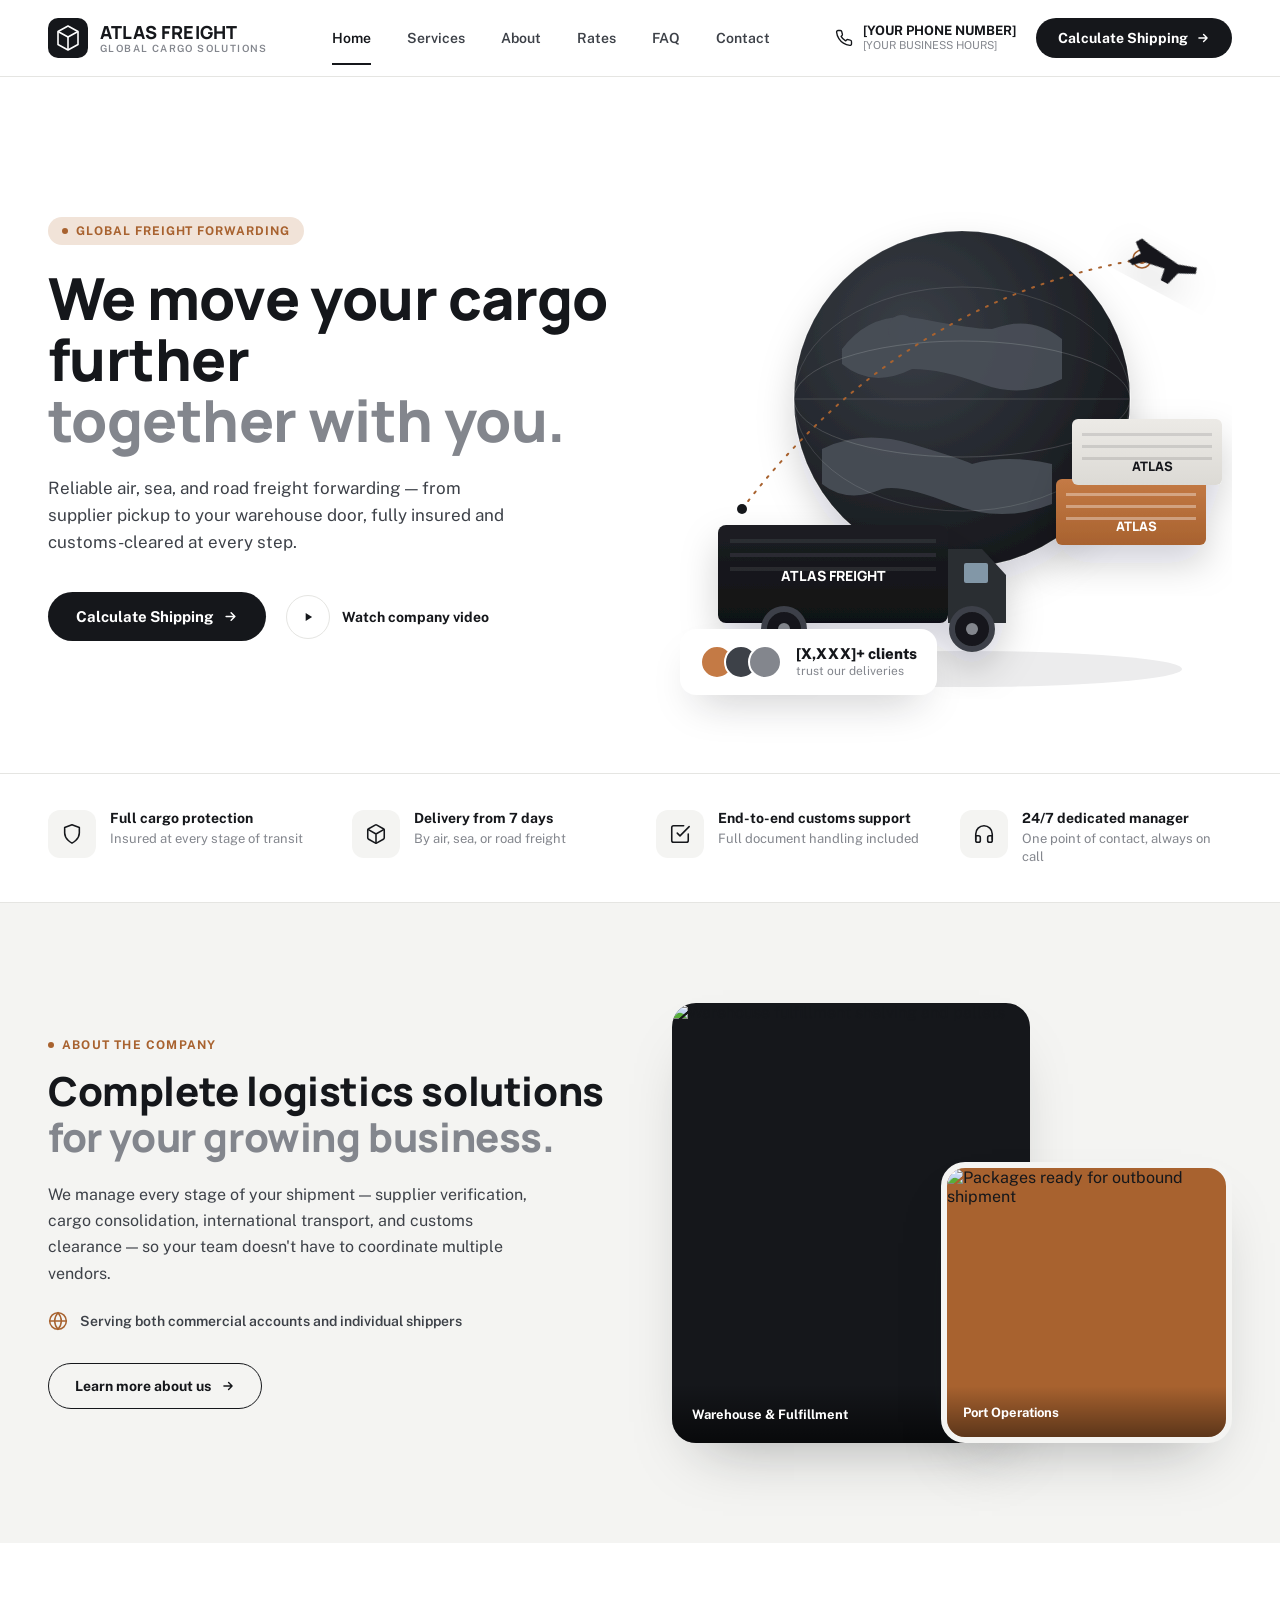
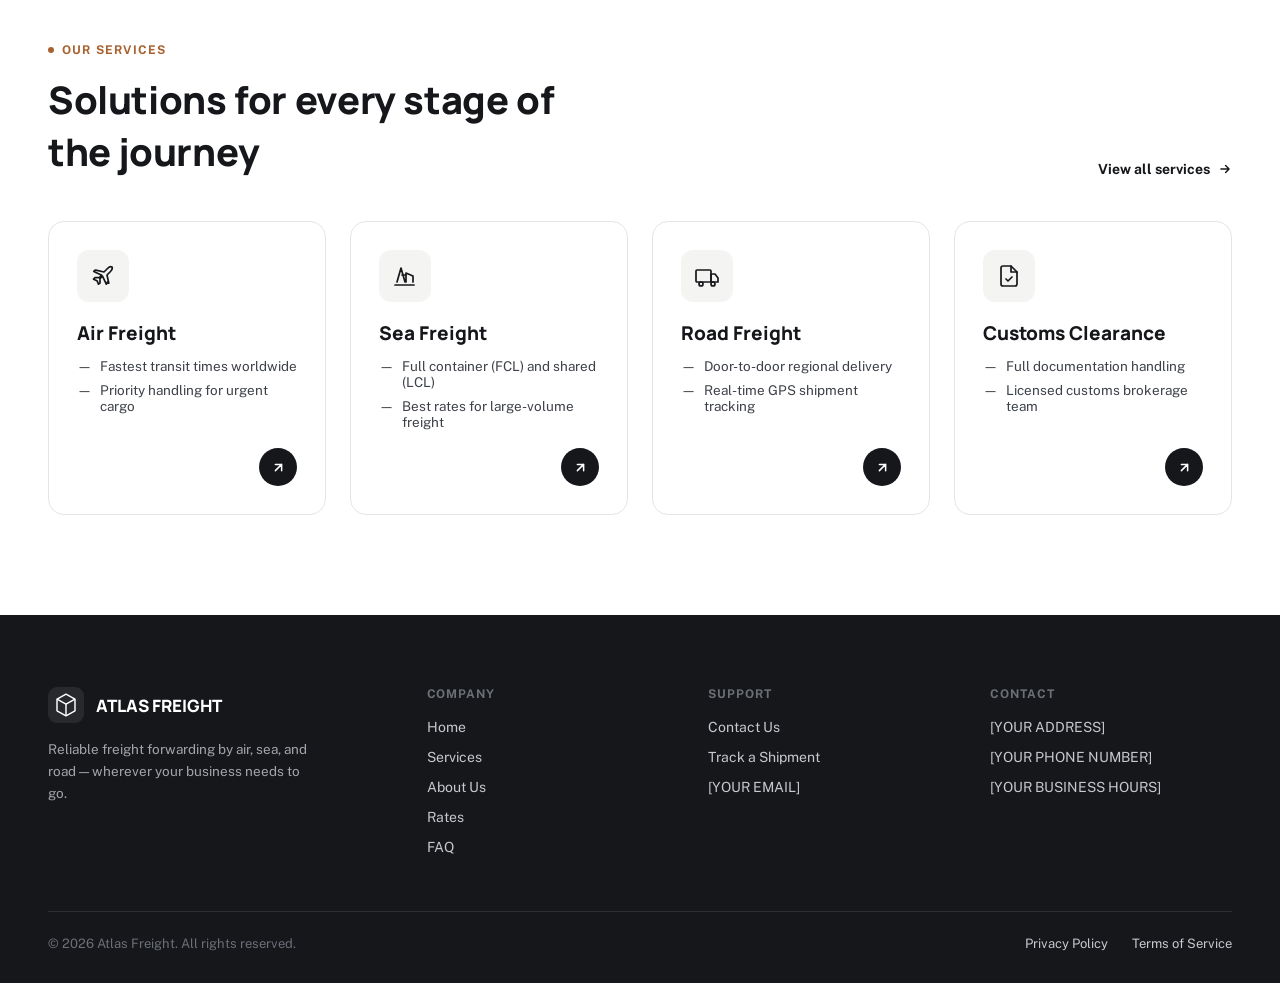
==== commit c1d8fc25: "Add hero photo banner to services.html; fix inaccurate alt text - services.html had no photography a" ====
--- a/index.html
+++ b/index.html
@@ -279,7 +279,7 @@
         </div>
 
         <div style="position:absolute;right:0;bottom:0;width:52%;height:64%;border-radius:var(--radius-lg);overflow:hidden;box-shadow:0 30px 60px -30px rgba(21,23,27,0.35);background:#a8622f;border:6px solid var(--paper-soft);">
-          <img src="https://images.unsplash.com/photo-1580674285054-bed31e145f59?auto=format&fit=crop&w=700&q=80" alt="Aerial view of port container operations" loading="lazy" style="position:absolute;inset:0;width:100%;height:100%;object-fit:cover;">
+          <img src="https://images.unsplash.com/photo-1580674285054-bed31e145f59?auto=format&fit=crop&w=700&q=80" alt="Packages ready for outbound shipment" loading="lazy" style="position:absolute;inset:0;width:100%;height:100%;object-fit:cover;">
           <div style="position:absolute;left:0;right:0;bottom:0;padding:16px;background:linear-gradient(0deg,rgba(0,0,0,0.45),transparent);">
             <span style="color:#fff;font-size:13px;font-weight:700;">Port Operations</span>
           </div>
